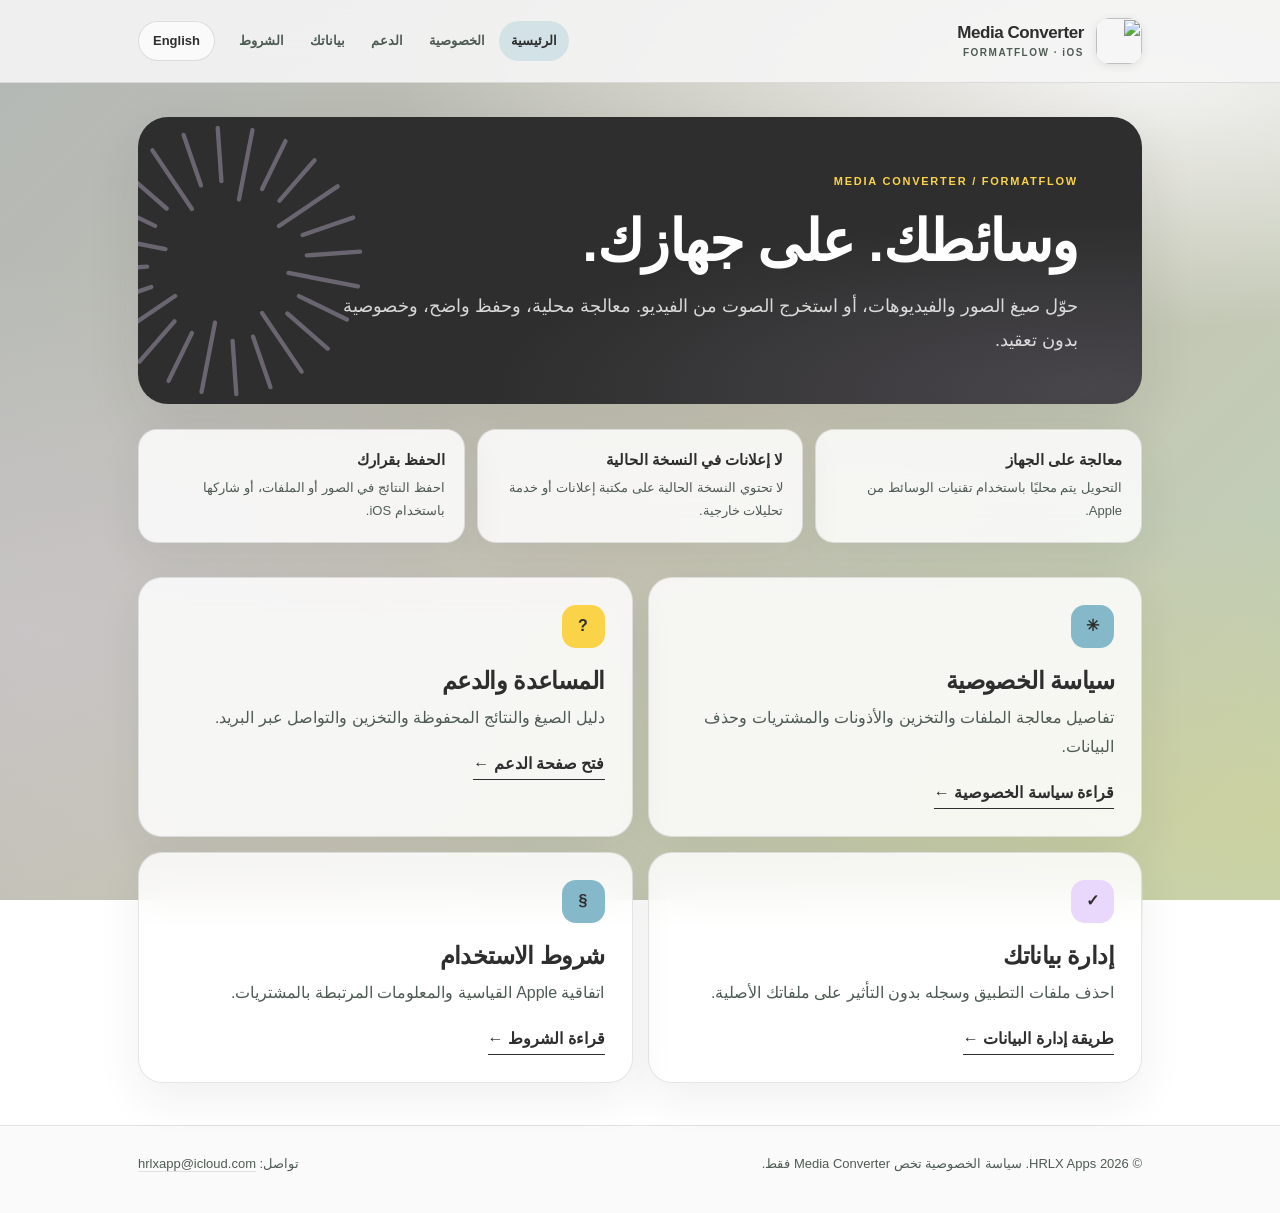
==== ar/index.html @ 2c8f75ad "Publish Arabic home page" ====
<!doctype html>
<html lang="ar" dir="rtl">
<head>
<meta charset="utf-8">
<meta name="viewport" content="width=device-width, initial-scale=1">
<meta name="color-scheme" content="light dark">
<meta name="description" content="حوّل صيغ الصور والفيديوهات، أو استخرج الصوت من الفيديو. معالجة محلية، وحفظ واضح، وخصوصية بدون تعقيد.">
<meta name="theme-color" content="#b3b8b5">
<title>محوّل الوسائط | Media Converter</title>
<link rel="stylesheet" href="../style.css">
<link rel="alternate" hreflang="en" href="../index.html">
<link rel="icon" type="image/png" href="../assets/favicon.png">
</head>
<body dir="rtl">
<a class="mini" href="#main" style="position:absolute;top:-100px" onfocus="this.style.top='4px'" onblur="this.style.top='-100px'">تخطَّ إلى المحتوى</a>
<header class="site-header"><div class="shell top">
<a class="brand" href="index.html" aria-label="الصفحة الرئيسية"><span class="brand-icon" aria-hidden="true"><img src="../assets/media-converter-icon.png" width="46" height="46" alt=""></span><span class="brand-word"><strong>Media Converter</strong><small>FORMATFLOW · iOS</small></span></a>
<div class="header-actions"><nav class="nav" aria-label="القائمة الرئيسية"><a href="index.html" aria-current="page">الرئيسية</a><a href="privacy.html">الخصوصية</a><a href="support.html">الدعم</a><a href="data.html">بياناتك</a><a href="terms.html">الشروط</a></nav><a class="language" href="../index.html" lang="en" hreflang="en">English</a></div>
</div></header>
<main class="shell" id="main">
<div class="hero"><span class="eyebrow">MEDIA CONVERTER / FORMATFLOW</span><h1 class="title">وسائطك. على جهازك.</h1><p class="lead">حوّل صيغ الصور والفيديوهات، أو استخرج الصوت من الفيديو. معالجة محلية، وحفظ واضح، وخصوصية بدون تعقيد.</p></div>

<div class="note-list"><div class="note"><strong>معالجة على الجهاز</strong><span>التحويل يتم محليًا باستخدام تقنيات الوسائط من Apple.</span></div><div class="note"><strong>لا إعلانات في النسخة الحالية</strong><span>لا تحتوي النسخة الحالية على مكتبة إعلانات أو خدمة تحليلات خارجية.</span></div><div class="note"><strong>الحفظ بقرارك</strong><span>احفظ النتائج في الصور أو الملفات، أو شاركها باستخدام iOS.</span></div></div>
<div class="grid">
<article class="card"><span class="token" aria-hidden="true">✳</span><h2>سياسة الخصوصية</h2><p>تفاصيل معالجة الملفات والتخزين والأذونات والمشتريات وحذف البيانات.</p><a class="more" href="privacy.html">قراءة سياسة الخصوصية ←</a></article>
<article class="card"><span class="token" aria-hidden="true">?</span><h2>المساعدة والدعم</h2><p>دليل الصيغ والنتائج المحفوظة والتخزين والتواصل عبر البريد.</p><a class="more" href="support.html">فتح صفحة الدعم ←</a></article>
<article class="card"><span class="token" aria-hidden="true">✓</span><h2>إدارة بياناتك</h2><p>احذف ملفات التطبيق وسجله بدون التأثير على ملفاتك الأصلية.</p><a class="more" href="data.html">طريقة إدارة البيانات ←</a></article>
<article class="card"><span class="token" aria-hidden="true">§</span><h2>شروط الاستخدام</h2><p>اتفاقية Apple القياسية والمعلومات المرتبطة بالمشتريات.</p><a class="more" href="terms.html">قراءة الشروط ←</a></article>
</div>
</main>
<footer class="foot"><div class="shell foot-row"><span>© 2026 HRLX Apps. سياسة الخصوصية تخص Media Converter فقط.</span><span>تواصل: <a href="mailto:hrlxapp@icloud.com">hrlxapp@icloud.com</a></span></div></footer>
</body></html>
---- style.css ----
/* Media Converter · FormatFlow identity, derived from v0.4.8 native UrbanistTone and NF03UrbanistPalette. */
:root {
  color-scheme: light dark;
  --fog-a:#b3b8b5;--fog-b:#c6c3b3;--fog-c:#bed2b8;
  --ink:#2e2e2e;--muted:#4e5b54;--blue:#85b9c9;--honey:#fad349;
  --lilac:#ead8fc;--porcelain:#f6f6f6;--paper:rgba(255,255,255,.84);
  --bg:#c5c9c0;--edge:rgba(46,46,46,.12);--shadow:0 16px 45px rgba(32,37,33,.07);
}
*{box-sizing:border-box}
html{scroll-behavior:smooth}
body{margin:0;min-height:100vh;color:var(--ink);font-family:-apple-system,BlinkMacSystemFont,"SF Pro Display","Segoe UI",Arial,sans-serif;font-size:16px;line-height:1.8;background:radial-gradient(ellipse 75% 35% at 90% 9%,rgba(246,246,246,.92),transparent 78%),radial-gradient(ellipse 64% 55% at 2% 70%,rgba(234,216,252,.24),transparent 75%),radial-gradient(ellipse 75% 45% at 100% 91%,rgba(250,211,73,.21),transparent 76%),linear-gradient(135deg,var(--fog-a),var(--fog-b) 54%,var(--fog-c));background-attachment:fixed}
body[dir=rtl]{font-family:"Alexandria","IBM Plex Sans Arabic",-apple-system,BlinkMacSystemFont,"Geeza Pro",Tahoma,Arial,sans-serif}
a{color:inherit;text-underline-offset:4px}
a:hover{color:#1c606f}
a:focus-visible,summary:focus-visible{outline:3px solid #36798c;outline-offset:4px;border-radius:7px}
.shell{max-width:1060px;margin-inline:auto;padding-inline:28px}
.site-header{position:relative;background:rgba(246,246,246,.9);border-bottom:1px solid var(--edge);backdrop-filter:blur(24px);-webkit-backdrop-filter:blur(24px)}
.top{min-height:82px;display:flex;align-items:center;justify-content:space-between;gap:22px;padding-block:14px}
.brand{display:inline-flex;align-items:center;gap:12px;text-decoration:none;flex-shrink:0}
.brand-icon{width:46px;height:46px;border-radius:14px;display:grid;place-items:center;overflow:hidden;background:var(--porcelain);box-shadow:0 2px 9px rgba(32,37,33,.10)}
.brand-icon img{display:block;width:100%;height:100%;object-fit:cover}
.brand-word{display:flex;flex-direction:column;line-height:1.24}
.brand-word strong{font-size:17px;letter-spacing:-.025em;color:var(--ink)}
.brand-word small{font-size:10px;font-weight:750;letter-spacing:.15em;color:var(--muted);margin-top:4px}
.header-actions{display:flex;gap:12px;align-items:center;min-width:0}
.nav{display:flex;align-items:center;gap:2px;flex-wrap:wrap}
.nav a{font-size:13px;font-weight:650;text-decoration:none;color:var(--muted);border-radius:999px;padding:8px 12px;white-space:nowrap}
.nav a:hover,.nav a[aria-current=page]{color:var(--ink);background:rgba(133,185,201,.28)}
.language{display:inline-flex;align-items:center;justify-content:center;padding:7px 14px;border:1px solid rgba(46,46,46,.14);border-radius:999px;text-decoration:none;background:rgba(255,255,255,.7);font-weight:700;font-size:13px;white-space:nowrap}
.hero{position:relative;isolation:isolate;overflow:hidden;padding:49px clamp(25px,5.7vw,64px) 47px;background:#2e2e2e;border-radius:30px;margin:34px 0 22px;color:#fff;box-shadow:0 20px 55px rgba(32,37,33,.09)}
.hero:before{content:"";position:absolute;z-index:-1;inset:0;background:radial-gradient(ellipse at 95% 95%,rgba(234,216,252,.14),transparent 45%)}
.hero:after{content:"";position:absolute;right:-56px;top:50%;transform:translateY(-50%) rotate(11deg);width:clamp(170px,28vw,290px);height:clamp(170px,28vw,290px);background:url("assets/urbanist-bloom.svg") center/contain no-repeat;opacity:.32;pointer-events:none}
body[dir=rtl] .hero:after{right:auto;left:-56px}
.hero>*{position:relative;z-index:1}
.eyebrow{font-size:11px;letter-spacing:.16em;color:var(--honey);font-weight:700;text-transform:uppercase}
.title{margin:13px 0 15px;font-size:clamp(35px,5.5vw,57px);line-height:1.16;letter-spacing:-.045em;max-width:760px;font-weight:760}
body[dir=rtl] .title{letter-spacing:-.025em}
.lead{font-size:clamp(15px,1.8vw,18px);line-height:1.9;max-width:750px;margin:0;color:rgba(255,255,255,.81)}
.date{display:flex;gap:12px;align-items:center;flex-wrap:wrap;margin-top:23px;color:rgba(255,255,255,.75);font-size:12px}
.date .dot{display:inline-block;width:7px;height:7px;border-radius:50%;background:var(--honey)}
.status{font-size:11px;font-weight:700;border:1px solid rgba(255,255,255,.2);padding:5px 12px;border-radius:999px;background:rgba(255,255,255,.09)}
.grid{display:grid;grid-template-columns:repeat(2,minmax(0,1fr));gap:15px;margin:24px 0 42px}
.card,.legal,.note{background:var(--paper);border:1px solid var(--edge);backdrop-filter:blur(20px);-webkit-backdrop-filter:blur(20px);box-shadow:var(--shadow)}
.card{border-radius:24px;padding:27px}
.card h2,.card h3{margin:0 0 7px;line-height:1.35;letter-spacing:-.025em}
.card p{margin:0;color:var(--muted)}
.card .token{display:inline-grid;place-items:center;width:43px;height:43px;border-radius:14px;background:var(--blue);color:var(--ink);font-weight:750;margin-bottom:17px}
.card:nth-child(2) .token{background:var(--honey)}
.card:nth-child(3) .token{background:var(--lilac)}
.card:nth-child(4) .token{background:var(--blue)}
.card a.more{display:inline-block;margin-top:17px;font-weight:750;text-decoration:none;border-bottom:1px solid currentColor}
.privacy-highlights{display:grid;grid-template-columns:repeat(3,minmax(0,1fr));gap:11px;margin:0 0 17px}
.privacy-highlights .highlight-item{background:rgba(255,255,255,.67);border:1px solid var(--edge);border-radius:19px;padding:18px 19px;min-width:0}
.privacy-highlights .highlight-item strong{display:block;font-size:14px;color:var(--ink);line-height:1.45}
.privacy-highlights .highlight-item p{font-size:12px;line-height:1.7;margin:5px 0 0;color:var(--muted)}
.privacy-highlights .highlight-item:before{content:"";display:block;width:22px;height:6px;border-radius:6px;background:var(--blue);margin-bottom:14px}
.privacy-highlights .highlight-item:nth-child(2):before{background:var(--honey)}
.privacy-highlights .highlight-item:nth-child(3):before{background:var(--lilac)}
.legal{max-width:910px;border-radius:26px;padding:clamp(24px,5vw,50px);margin-bottom:70px}
.legal section+section{border-top:1px solid var(--edge);margin-top:27px;padding-top:27px}
.legal h2{font-size:21px;line-height:1.5;letter-spacing:-.02em;margin:0 0 13px}
.legal h3{font-size:17px;margin:20px 0 6px}
.legal p,.legal ul{color:var(--muted);margin:0 0 13px}
.legal p:last-child{margin-bottom:0}
.legal ul{padding-inline-start:22px}
.legal li{margin-bottom:8px}
.accent{background:var(--honey);color:#2e2e2e;border-radius:8px;padding:2px 8px;box-decoration-break:clone}
.notice{border-inline-start:4px solid var(--blue);background:rgba(133,185,201,.12);padding:15px 19px;border-radius:9px;color:var(--muted);margin:18px 0}
.note-list{display:grid;grid-template-columns:repeat(3,minmax(0,1fr));gap:12px;margin:25px 0 34px}
.note{padding:19px;border-radius:19px}
.note strong{font-size:15px;display:block;line-height:1.45}
.note span{font-size:13px;color:var(--muted);display:block;margin-top:5px}
.support-link{display:flex;gap:13px;align-items:center;justify-content:space-between;text-decoration:none;padding:18px 20px;border:1px solid var(--edge);border-radius:16px;background:rgba(133,185,201,.15);font-weight:750;overflow-wrap:anywhere}
details{border:1px solid var(--edge);border-radius:14px;margin:12px 0;padding:0 20px;background:rgba(255,255,255,.45)}
summary{cursor:pointer;padding:17px 0;font-weight:750;list-style-position:outside}
details p{padding-bottom:16px}
.foot{border-top:1px solid var(--edge);padding:26px 0 38px;background:rgba(246,246,246,.55);color:var(--muted);font-size:13px}
.foot-row{display:flex;justify-content:space-between;align-items:center;gap:14px;flex-wrap:wrap}
.foot a{text-decoration:none;border-bottom:1px solid var(--edge)}
.mini{font-size:12px;color:var(--muted)}
.mono{font-family:ui-monospace,SFMono-Regular,Menlo,monospace}
@media(max-width:860px){.top{align-items:flex-start;flex-wrap:wrap}.header-actions{flex-basis:100%;justify-content:space-between}.nav{flex-wrap:nowrap;overflow-x:auto;max-width:100%}.nav a{padding:7px 10px}.hero{margin-top:24px}.privacy-highlights{grid-template-columns:1fr 1fr}}
@media(max-width:600px){.shell{padding-inline:16px}.hero{padding:32px 25px;margin-top:18px;border-radius:27px}.hero:after{width:190px;height:190px;opacity:.18;right:-90px}body[dir=rtl] .hero:after{left:-90px;right:auto}.title{font-size:36px}.grid{grid-template-columns:1fr}.privacy-highlights{grid-template-columns:1fr}.privacy-highlights .highlight-item{padding:13px 16px}.privacy-highlights .highlight-item:before{margin-bottom:8px}.legal{border-radius:24px;padding:25px;margin-bottom:38px}.card{padding:22px}.header-actions{gap:7px}.nav{scrollbar-width:none}.nav::-webkit-scrollbar{display:none}.nav a{font-size:12px}.language{padding:6px 10px}.date{line-height:1.5}}
@media(prefers-color-scheme:dark){:root{--bg:#1b2624;--paper:rgba(38,45,43,.93);--ink:#f2f4f0;--muted:#c8d0c9;--edge:rgba(255,255,255,.16);--shadow:0 12px 40px rgba(0,0,0,.08)}body{background:radial-gradient(ellipse at 80% 0%,rgba(133,185,201,.16),transparent 50%),radial-gradient(ellipse at 10% 90%,rgba(234,216,252,.08),transparent 52%),linear-gradient(130deg,#25332f,#202b29,#2a342b)}.site-header{background:rgba(34,42,39,.94)}.brand-icon{background:#fff}.language{background:rgba(255,255,255,.07)}.hero{background:#171d1c;border:1px solid var(--edge)}.card,.legal,.note{background:rgba(37,44,42,.91)}.privacy-highlights .highlight-item{background:rgba(37,44,42,.92)}.card .token{color:#2e2e2e}.card:nth-child(2) .token{color:#2e2e2e}details{background:rgba(255,255,255,.035)}.notice{background:rgba(133,185,201,.1)}.support-link{background:rgba(133,185,201,.13)}.foot{background:rgba(30,39,36,.6)}}
@media(prefers-reduced-motion:reduce){html{scroll-behavior:auto}}
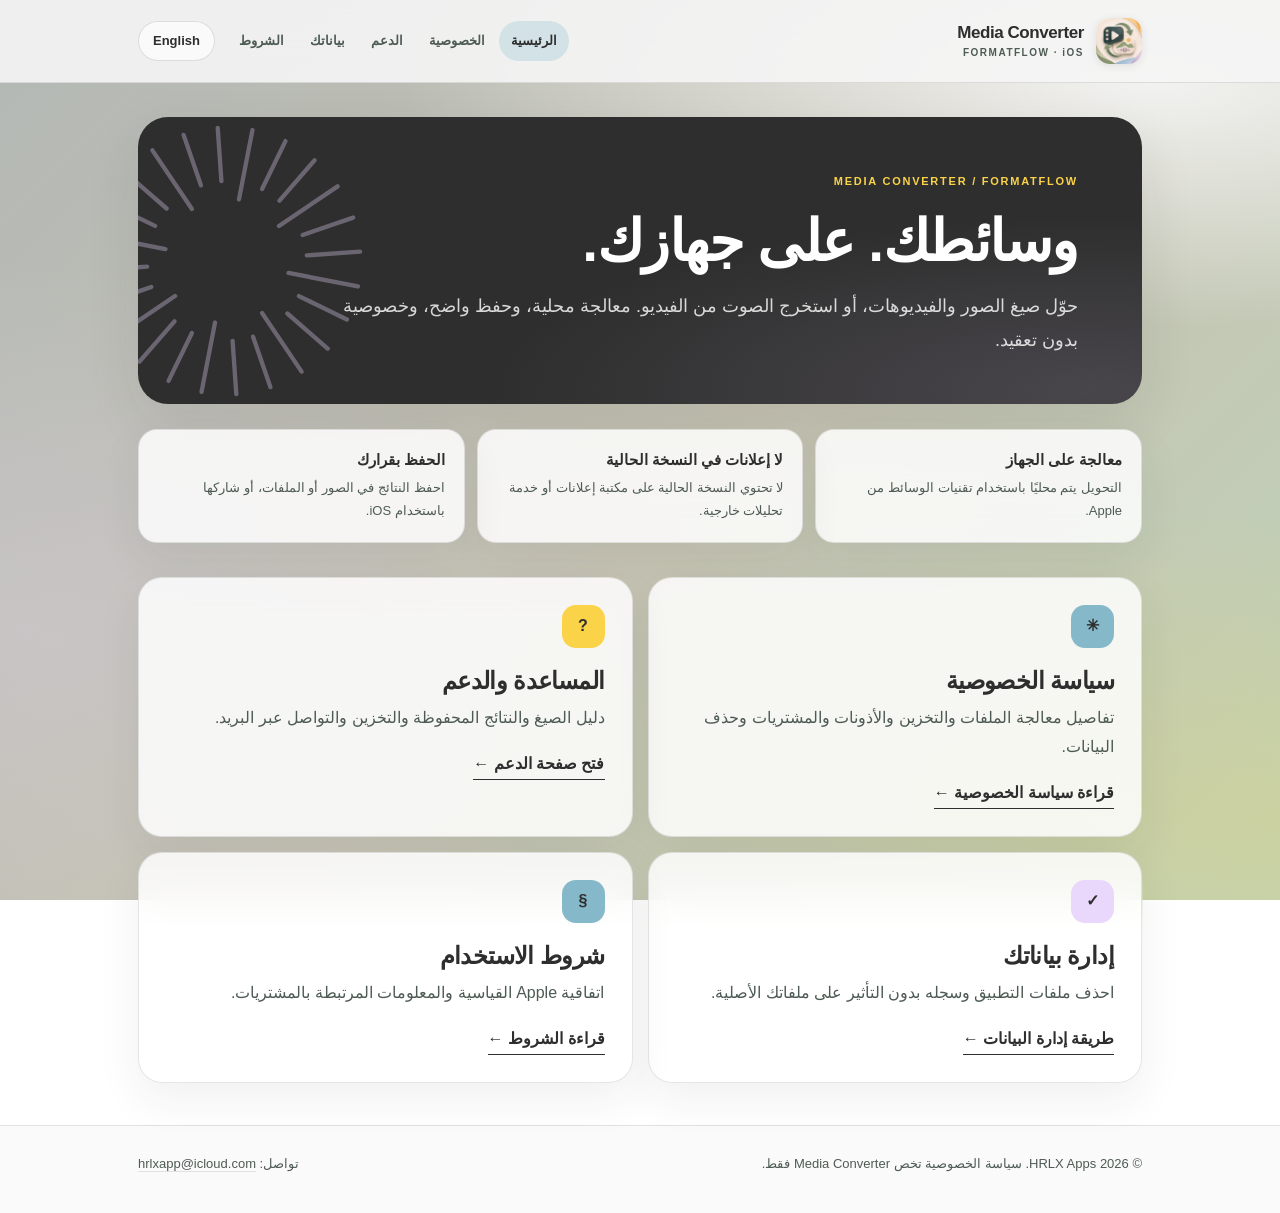
==== commit 8d6e6c47: "Match verified original site file: ar/index.html" ====
--- a/ar/index.html
+++ b/ar/index.html
@@ -29,4 +29,4 @@
 </div>
 </main>
 <footer class="foot"><div class="shell foot-row"><span>© 2026 HRLX Apps. سياسة الخصوصية تخص Media Converter فقط.</span><span>تواصل: <a href="mailto:hrlxapp@icloud.com">hrlxapp@icloud.com</a></span></div></footer>
-</body></html>
+</body></html>
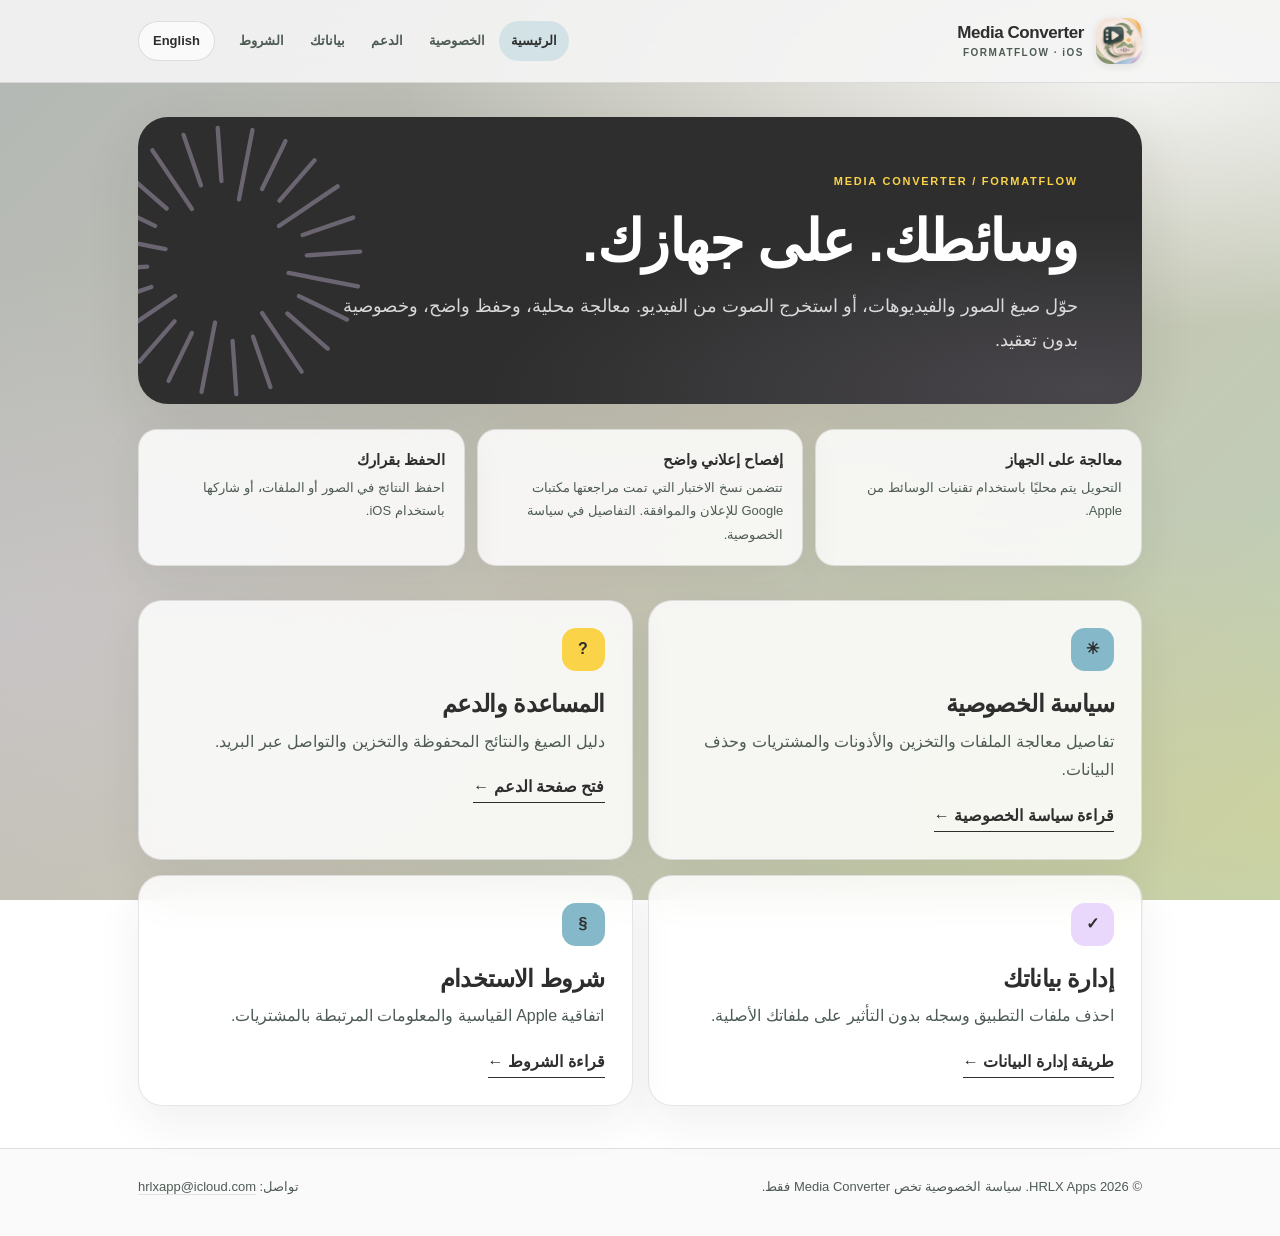
==== commit 01afc786: "Align Media Converter ar/index.html with privacy and monetization implementation" ====
--- a/ar/index.html
+++ b/ar/index.html
@@ -20,7 +20,7 @@
 <main class="shell" id="main">
 <div class="hero"><span class="eyebrow">MEDIA CONVERTER / FORMATFLOW</span><h1 class="title">وسائطك. على جهازك.</h1><p class="lead">حوّل صيغ الصور والفيديوهات، أو استخرج الصوت من الفيديو. معالجة محلية، وحفظ واضح، وخصوصية بدون تعقيد.</p></div>
 
-<div class="note-list"><div class="note"><strong>معالجة على الجهاز</strong><span>التحويل يتم محليًا باستخدام تقنيات الوسائط من Apple.</span></div><div class="note"><strong>لا إعلانات في النسخة الحالية</strong><span>لا تحتوي النسخة الحالية على مكتبة إعلانات أو خدمة تحليلات خارجية.</span></div><div class="note"><strong>الحفظ بقرارك</strong><span>احفظ النتائج في الصور أو الملفات، أو شاركها باستخدام iOS.</span></div></div>
+<div class="note-list"><div class="note"><strong>معالجة على الجهاز</strong><span>التحويل يتم محليًا باستخدام تقنيات الوسائط من Apple.</span></div><div class="note"><strong>إفصاح إعلاني واضح</strong><span>تتضمن نسخ الاختبار التي تمت مراجعتها مكتبات Google للإعلان والموافقة. التفاصيل في سياسة الخصوصية.</span></div><div class="note"><strong>الحفظ بقرارك</strong><span>احفظ النتائج في الصور أو الملفات، أو شاركها باستخدام iOS.</span></div></div>
 <div class="grid">
 <article class="card"><span class="token" aria-hidden="true">✳</span><h2>سياسة الخصوصية</h2><p>تفاصيل معالجة الملفات والتخزين والأذونات والمشتريات وحذف البيانات.</p><a class="more" href="privacy.html">قراءة سياسة الخصوصية ←</a></article>
 <article class="card"><span class="token" aria-hidden="true">?</span><h2>المساعدة والدعم</h2><p>دليل الصيغ والنتائج المحفوظة والتخزين والتواصل عبر البريد.</p><a class="more" href="support.html">فتح صفحة الدعم ←</a></article>
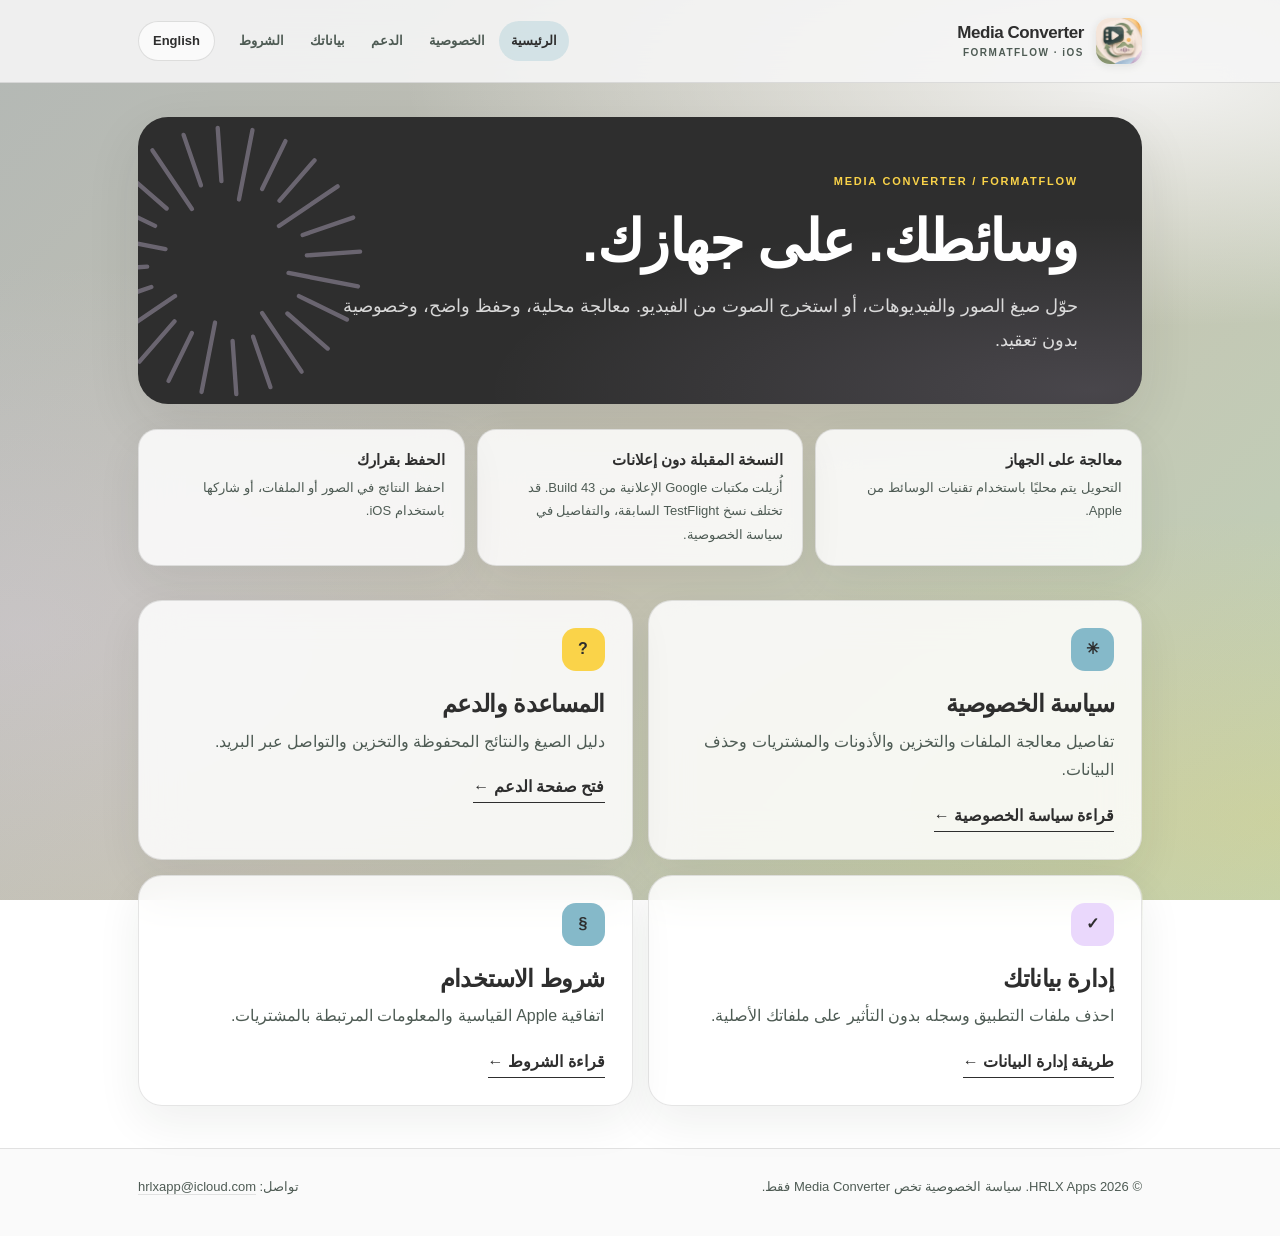
==== commit 209fe8a0: "docs(media-converter): accurately scope no-ad Build 43 and prior TestFlight ad SDKs" ====
--- a/ar/index.html
+++ b/ar/index.html
@@ -20,7 +20,7 @@
 <main class="shell" id="main">
 <div class="hero"><span class="eyebrow">MEDIA CONVERTER / FORMATFLOW</span><h1 class="title">وسائطك. على جهازك.</h1><p class="lead">حوّل صيغ الصور والفيديوهات، أو استخرج الصوت من الفيديو. معالجة محلية، وحفظ واضح، وخصوصية بدون تعقيد.</p></div>
 
-<div class="note-list"><div class="note"><strong>معالجة على الجهاز</strong><span>التحويل يتم محليًا باستخدام تقنيات الوسائط من Apple.</span></div><div class="note"><strong>إفصاح إعلاني واضح</strong><span>تتضمن نسخ الاختبار التي تمت مراجعتها مكتبات Google للإعلان والموافقة. التفاصيل في سياسة الخصوصية.</span></div><div class="note"><strong>الحفظ بقرارك</strong><span>احفظ النتائج في الصور أو الملفات، أو شاركها باستخدام iOS.</span></div></div>
+<div class="note-list"><div class="note"><strong>معالجة على الجهاز</strong><span>التحويل يتم محليًا باستخدام تقنيات الوسائط من Apple.</span></div><div class="note"><strong>النسخة المقبلة دون إعلانات</strong><span>أُزيلت مكتبات Google الإعلانية من Build 43. قد تختلف نسخ TestFlight السابقة، والتفاصيل في سياسة الخصوصية.</span></div><div class="note"><strong>الحفظ بقرارك</strong><span>احفظ النتائج في الصور أو الملفات، أو شاركها باستخدام iOS.</span></div></div>
 <div class="grid">
 <article class="card"><span class="token" aria-hidden="true">✳</span><h2>سياسة الخصوصية</h2><p>تفاصيل معالجة الملفات والتخزين والأذونات والمشتريات وحذف البيانات.</p><a class="more" href="privacy.html">قراءة سياسة الخصوصية ←</a></article>
 <article class="card"><span class="token" aria-hidden="true">?</span><h2>المساعدة والدعم</h2><p>دليل الصيغ والنتائج المحفوظة والتخزين والتواصل عبر البريد.</p><a class="more" href="support.html">فتح صفحة الدعم ←</a></article>
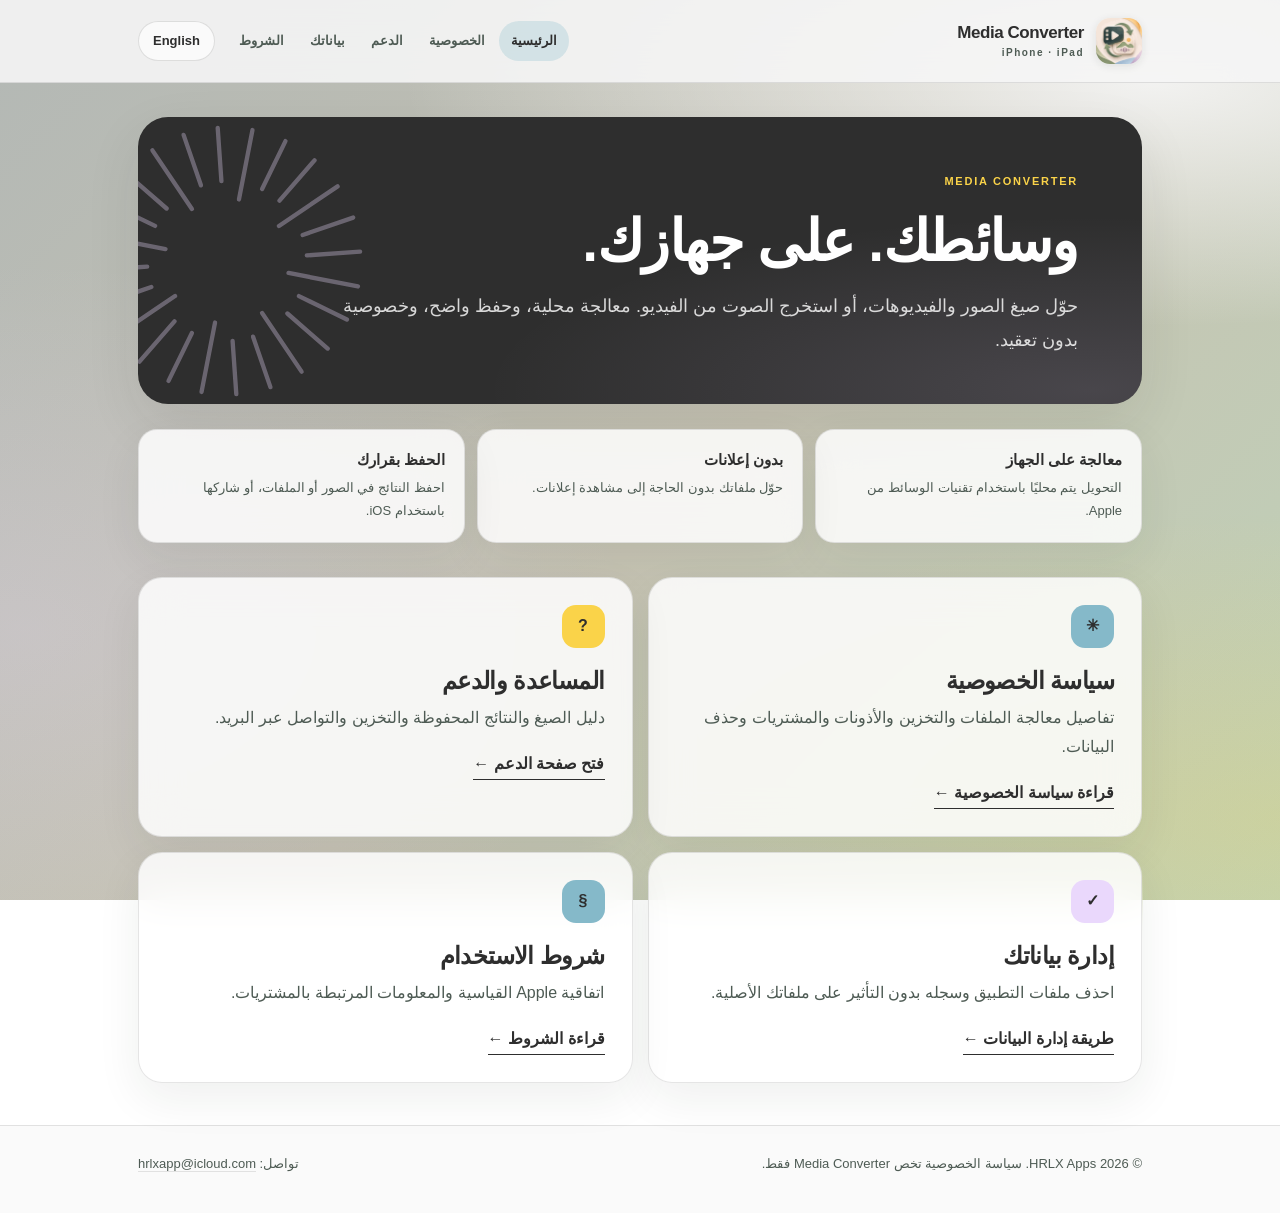
==== commit be420679: "docs(media-converter): remove internal release and SDK references from public help" ====
--- a/ar/index.html
+++ b/ar/index.html
@@ -14,13 +14,13 @@
 <body dir="rtl">
 <a class="mini" href="#main" style="position:absolute;top:-100px" onfocus="this.style.top='4px'" onblur="this.style.top='-100px'">تخطَّ إلى المحتوى</a>
 <header class="site-header"><div class="shell top">
-<a class="brand" href="index.html" aria-label="الصفحة الرئيسية"><span class="brand-icon" aria-hidden="true"><img src="../assets/media-converter-icon.png" width="46" height="46" alt=""></span><span class="brand-word"><strong>Media Converter</strong><small>FORMATFLOW · iOS</small></span></a>
+<a class="brand" href="index.html" aria-label="الصفحة الرئيسية"><span class="brand-icon" aria-hidden="true"><img src="../assets/media-converter-icon.png" width="46" height="46" alt=""></span><span class="brand-word"><strong>Media Converter</strong><small>iPhone · iPad</small></span></a>
 <div class="header-actions"><nav class="nav" aria-label="القائمة الرئيسية"><a href="index.html" aria-current="page">الرئيسية</a><a href="privacy.html">الخصوصية</a><a href="support.html">الدعم</a><a href="data.html">بياناتك</a><a href="terms.html">الشروط</a></nav><a class="language" href="../index.html" lang="en" hreflang="en">English</a></div>
 </div></header>
 <main class="shell" id="main">
-<div class="hero"><span class="eyebrow">MEDIA CONVERTER / FORMATFLOW</span><h1 class="title">وسائطك. على جهازك.</h1><p class="lead">حوّل صيغ الصور والفيديوهات، أو استخرج الصوت من الفيديو. معالجة محلية، وحفظ واضح، وخصوصية بدون تعقيد.</p></div>
+<div class="hero"><span class="eyebrow">MEDIA CONVERTER</span><h1 class="title">وسائطك. على جهازك.</h1><p class="lead">حوّل صيغ الصور والفيديوهات، أو استخرج الصوت من الفيديو. معالجة محلية، وحفظ واضح، وخصوصية بدون تعقيد.</p></div>
 
-<div class="note-list"><div class="note"><strong>معالجة على الجهاز</strong><span>التحويل يتم محليًا باستخدام تقنيات الوسائط من Apple.</span></div><div class="note"><strong>النسخة المقبلة دون إعلانات</strong><span>أُزيلت مكتبات Google الإعلانية من Build 43. قد تختلف نسخ TestFlight السابقة، والتفاصيل في سياسة الخصوصية.</span></div><div class="note"><strong>الحفظ بقرارك</strong><span>احفظ النتائج في الصور أو الملفات، أو شاركها باستخدام iOS.</span></div></div>
+<div class="note-list"><div class="note"><strong>معالجة على الجهاز</strong><span>التحويل يتم محليًا باستخدام تقنيات الوسائط من Apple.</span></div><div class="note"><strong>بدون إعلانات</strong><span>حوّل ملفاتك بدون الحاجة إلى مشاهدة إعلانات.</span></div><div class="note"><strong>الحفظ بقرارك</strong><span>احفظ النتائج في الصور أو الملفات، أو شاركها باستخدام iOS.</span></div></div>
 <div class="grid">
 <article class="card"><span class="token" aria-hidden="true">✳</span><h2>سياسة الخصوصية</h2><p>تفاصيل معالجة الملفات والتخزين والأذونات والمشتريات وحذف البيانات.</p><a class="more" href="privacy.html">قراءة سياسة الخصوصية ←</a></article>
 <article class="card"><span class="token" aria-hidden="true">?</span><h2>المساعدة والدعم</h2><p>دليل الصيغ والنتائج المحفوظة والتخزين والتواصل عبر البريد.</p><a class="more" href="support.html">فتح صفحة الدعم ←</a></article>
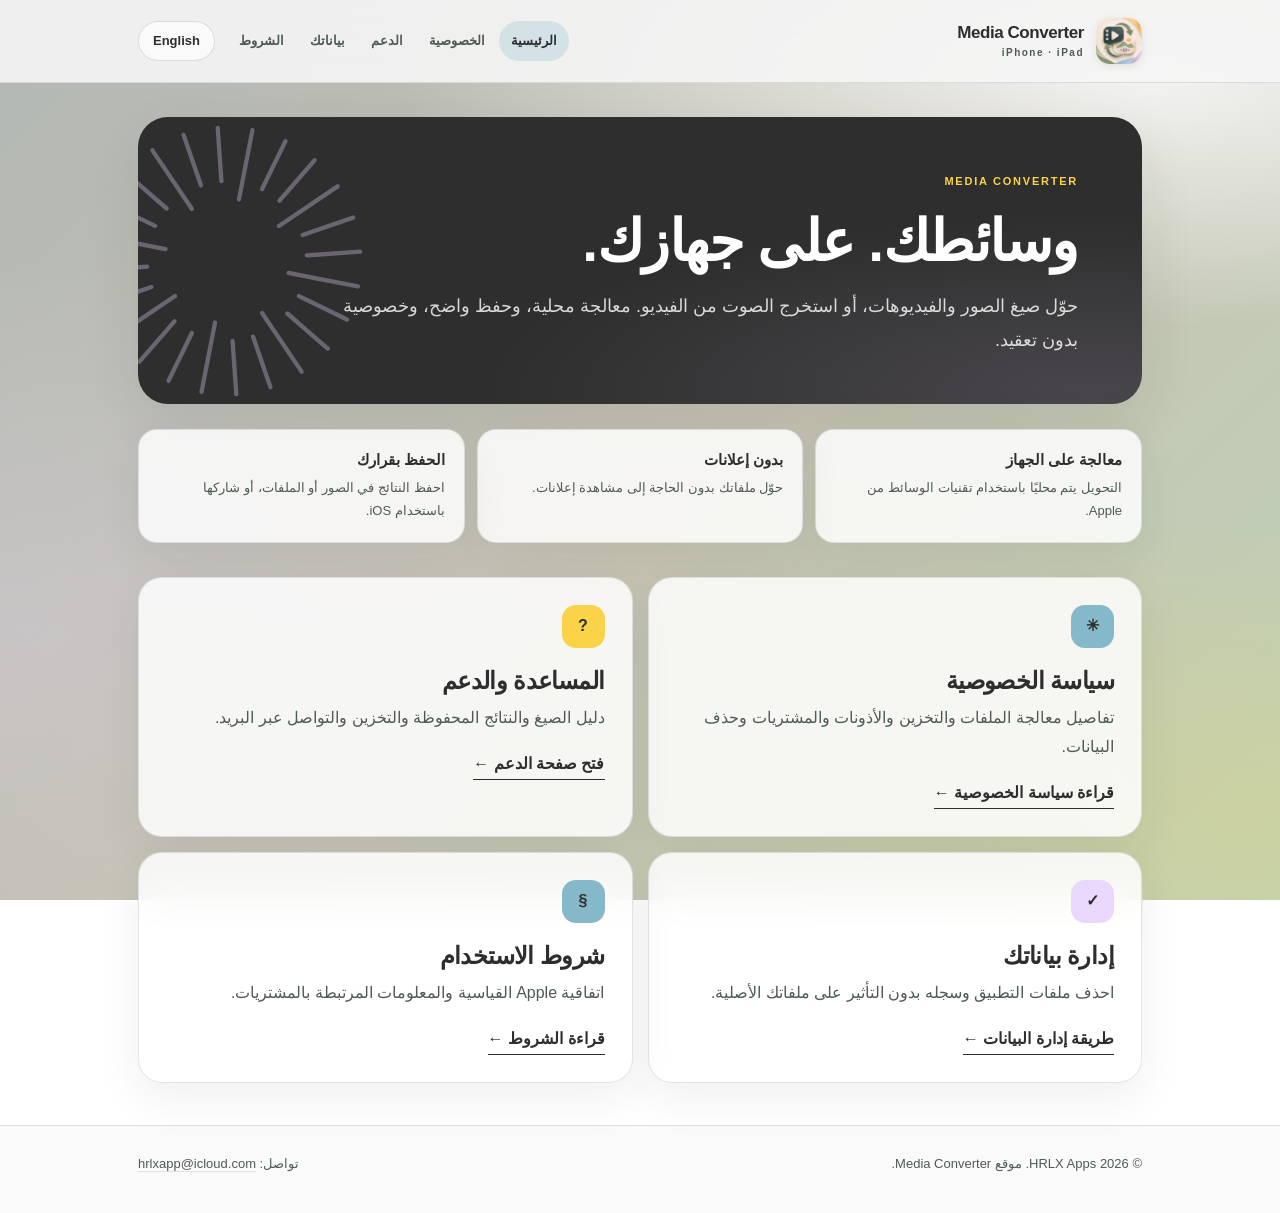
==== commit a5c9868a: "docs(media-converter): use neutral consistent footer across all public pages" ====
--- a/ar/index.html
+++ b/ar/index.html
@@ -28,5 +28,5 @@
 <article class="card"><span class="token" aria-hidden="true">§</span><h2>شروط الاستخدام</h2><p>اتفاقية Apple القياسية والمعلومات المرتبطة بالمشتريات.</p><a class="more" href="terms.html">قراءة الشروط ←</a></article>
 </div>
 </main>
-<footer class="foot"><div class="shell foot-row"><span>© 2026 HRLX Apps. سياسة الخصوصية تخص Media Converter فقط.</span><span>تواصل: <a href="mailto:hrlxapp@icloud.com">hrlxapp@icloud.com</a></span></div></footer>
+<footer class="foot"><div class="shell foot-row"><span>© 2026 HRLX Apps. موقع Media Converter.</span><span>تواصل: <a href="mailto:hrlxapp@icloud.com">hrlxapp@icloud.com</a></span></div></footer>
 </body></html>
